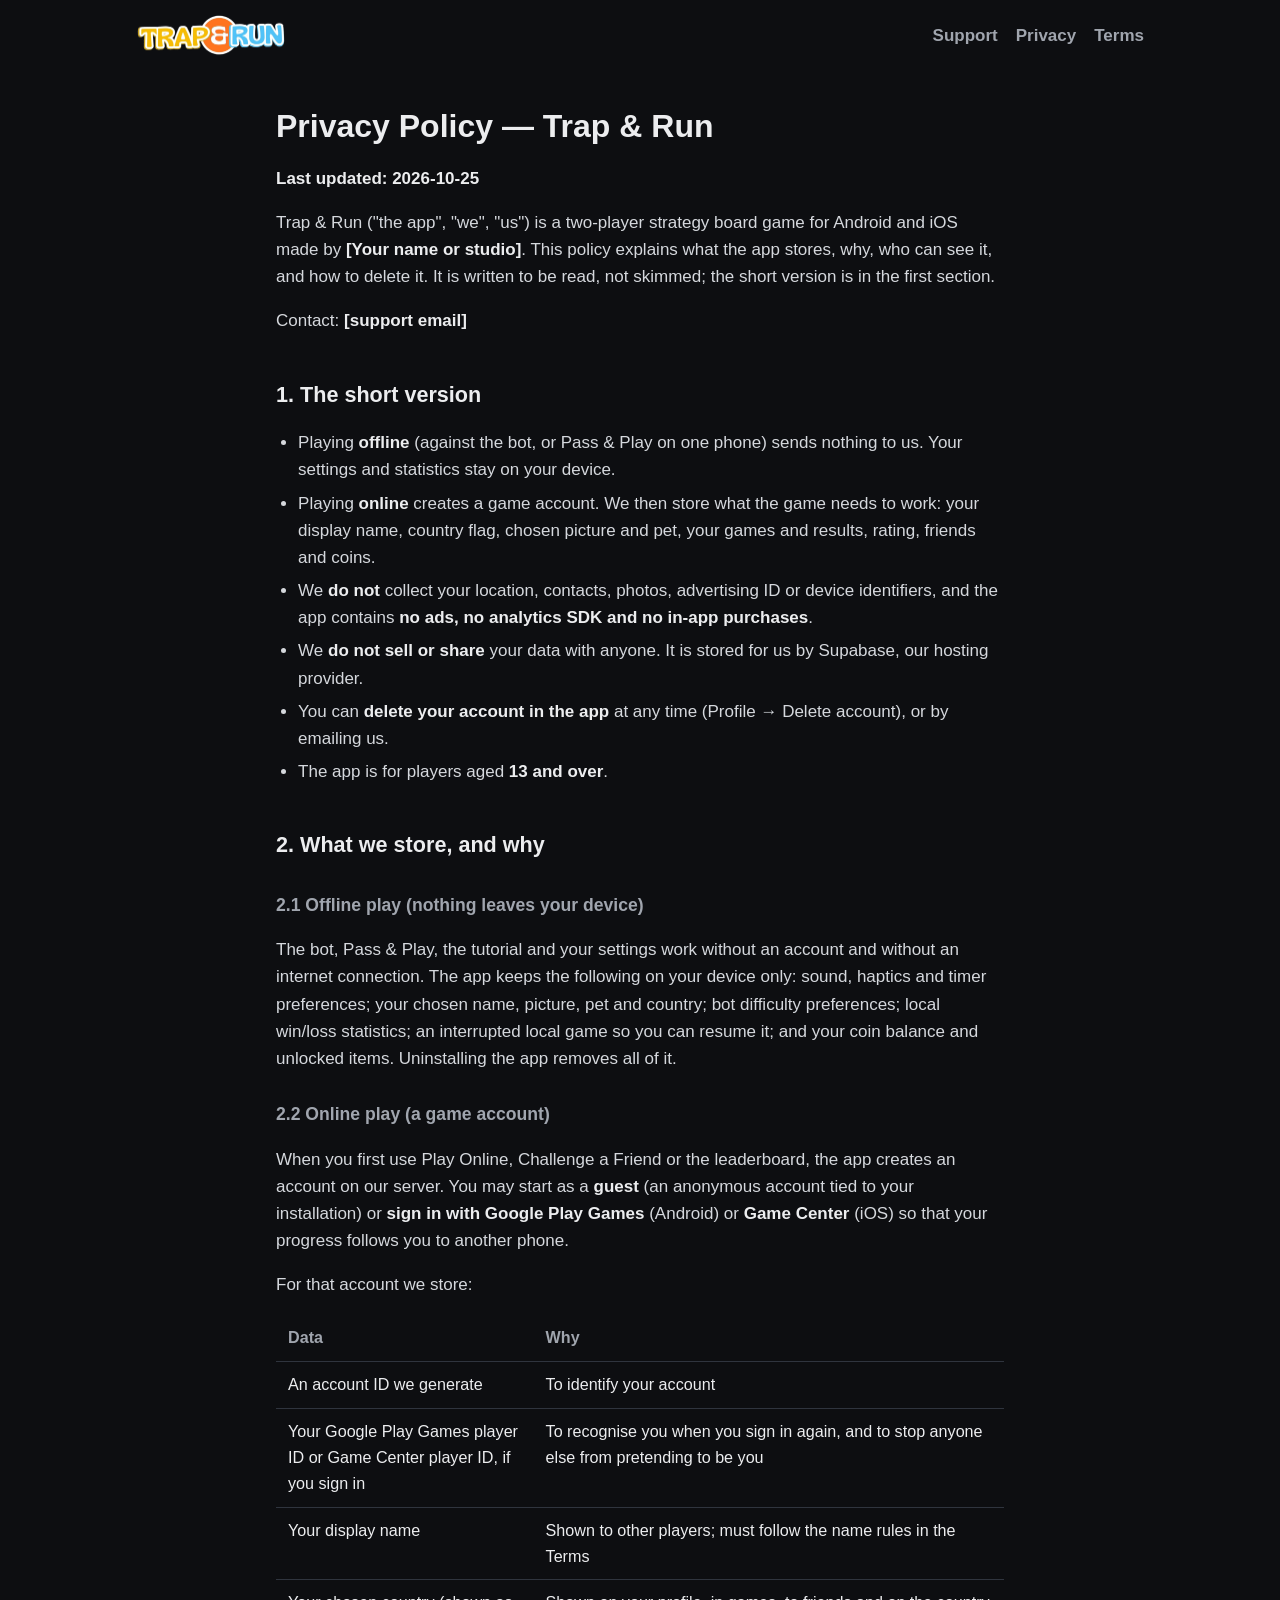
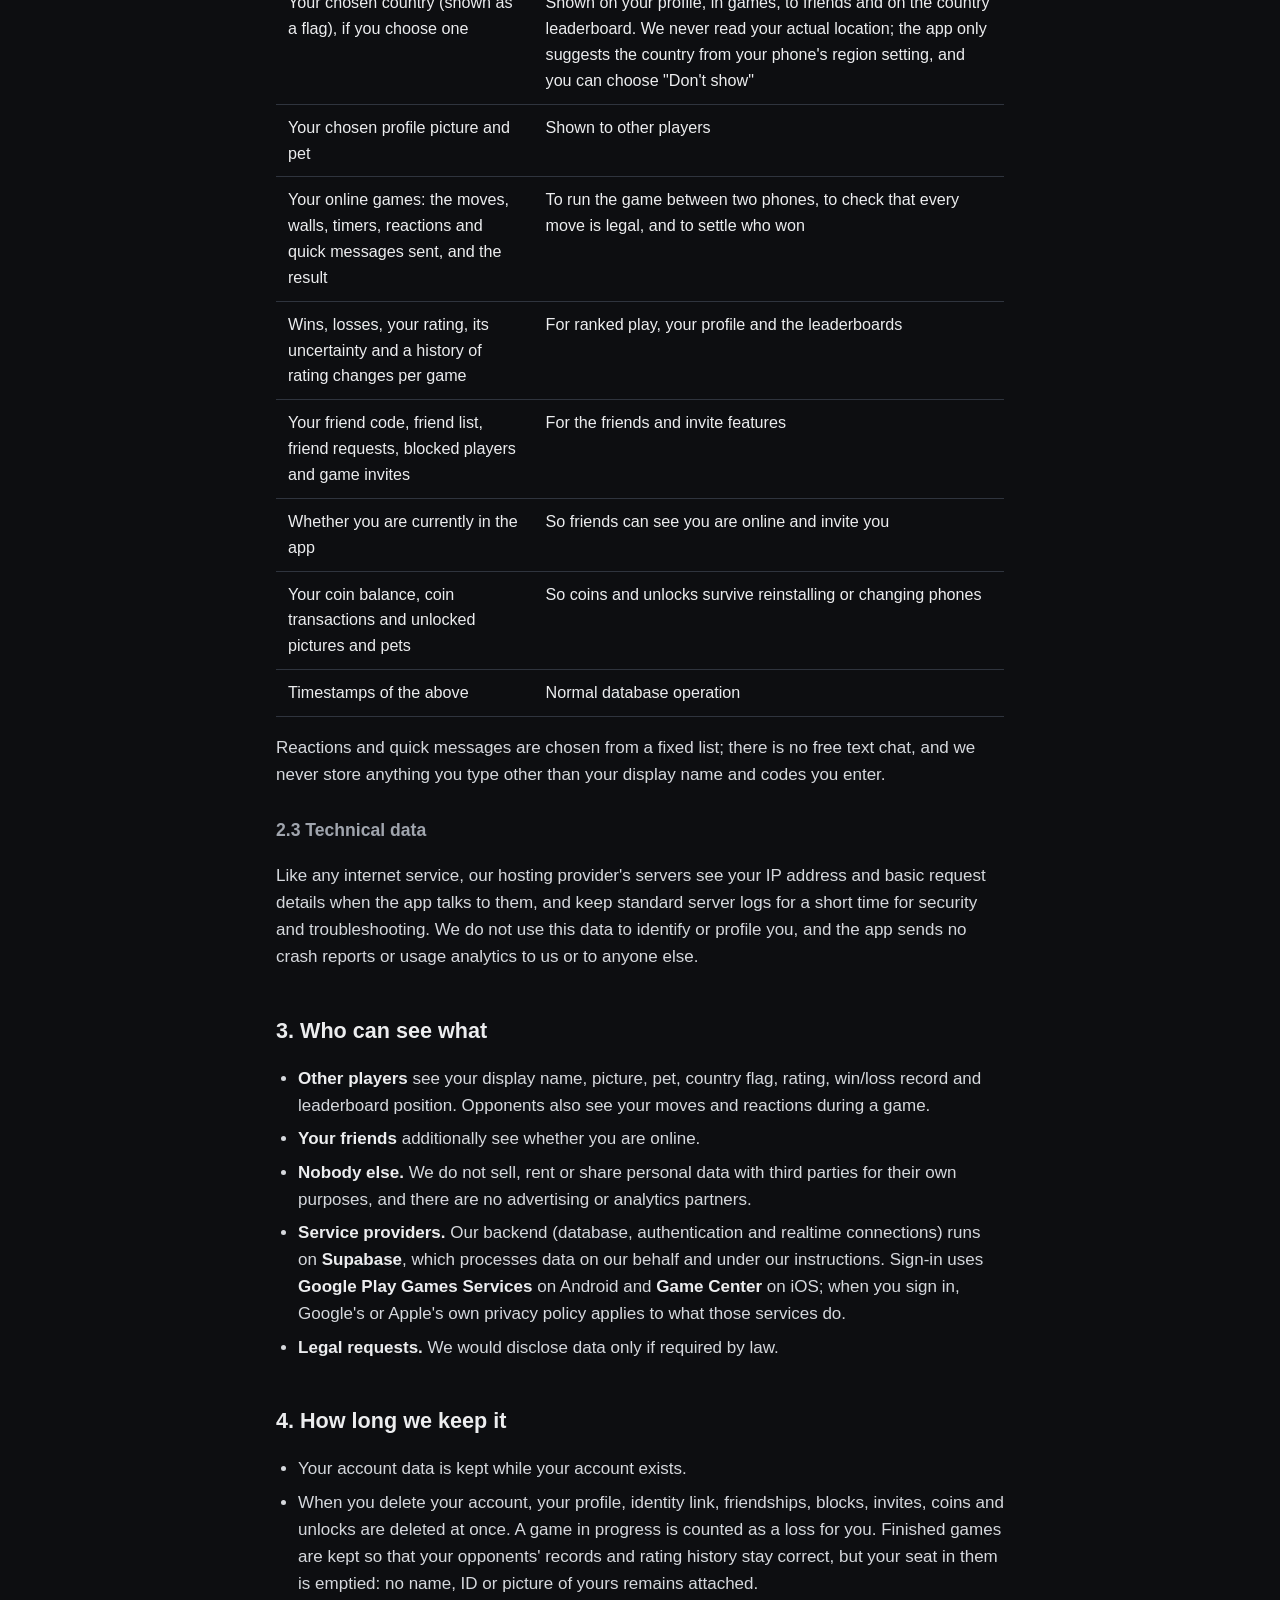
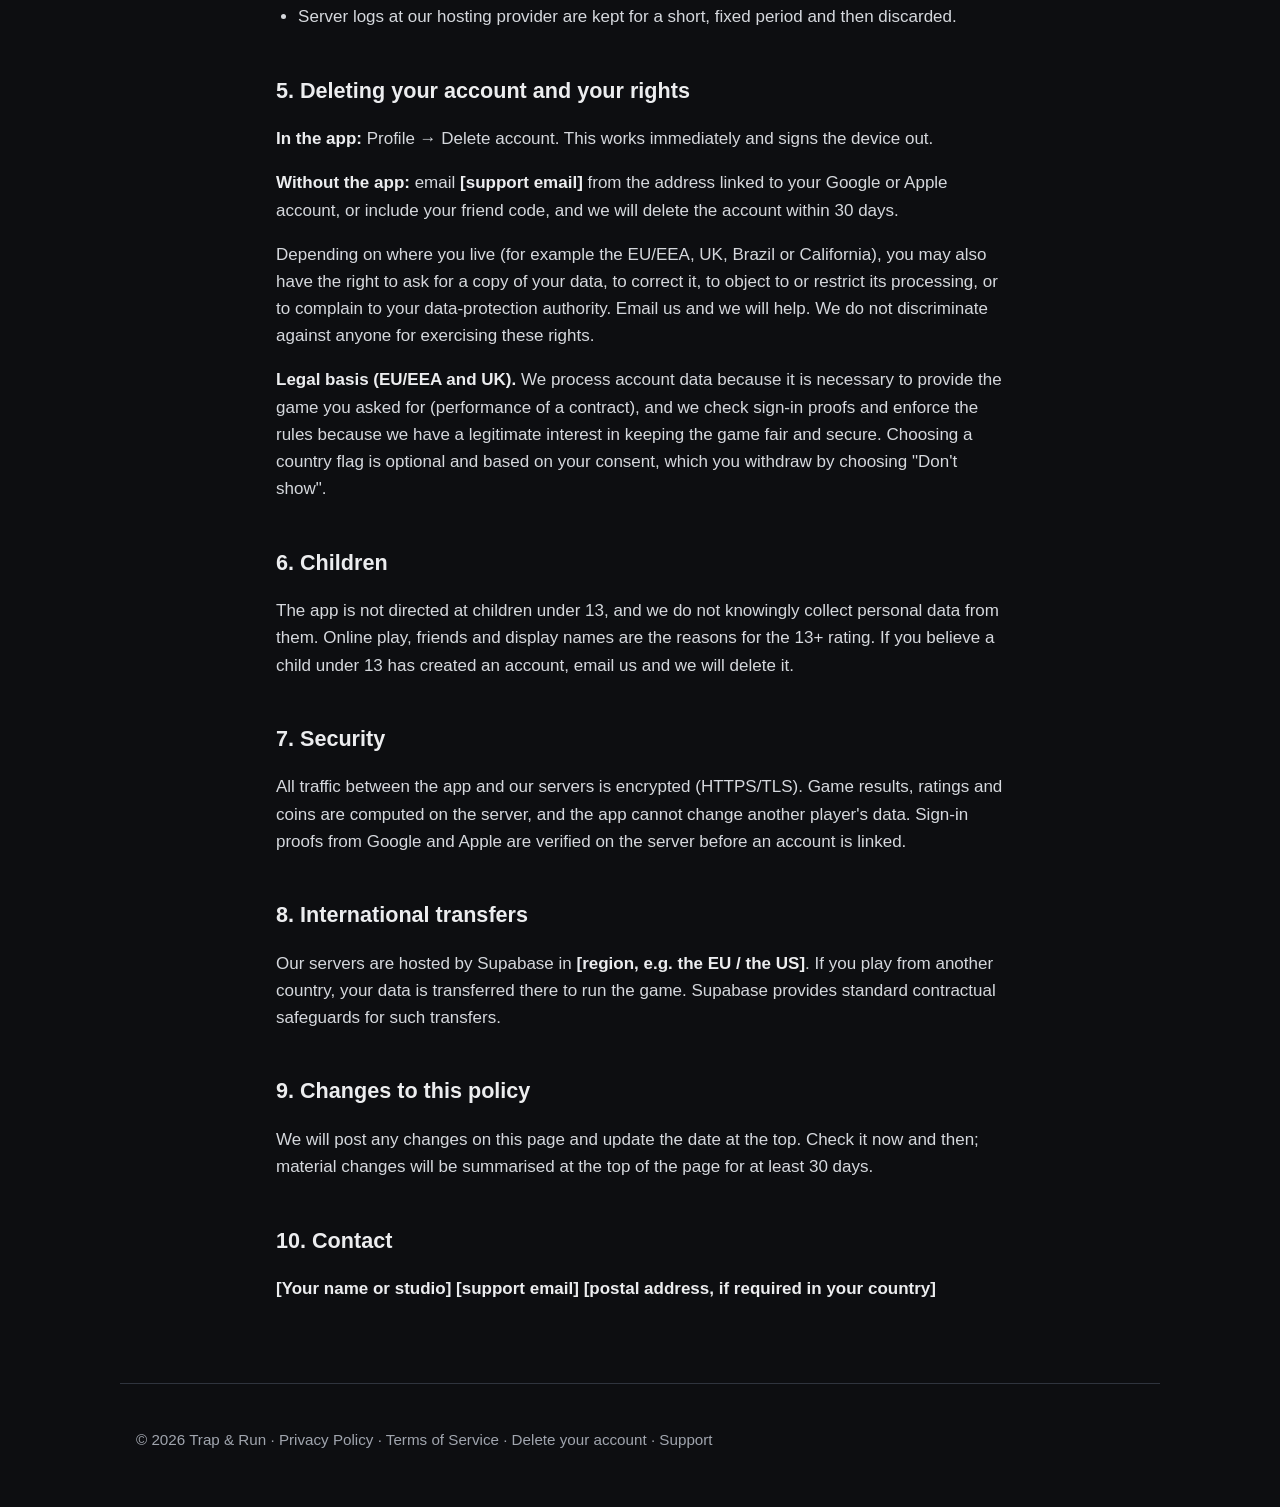
==== privacy.html @ 0f32f90c "Trap & Run site: landing page, privacy, terms, account deletion, support Static pages for GitHub Pag" ====
<!doctype html>
<html lang="en">
<head>
<meta charset="utf-8">
<meta name="viewport" content="width=device-width, initial-scale=1">
<title>Privacy Policy · Trap &amp; Run</title>
<meta name="description" content="Privacy Policy for Trap & Run, the two-player wall-and-pawn strategy board game.">
<link rel="icon" href="assets/icon-512.png">
<link rel="stylesheet" href="assets/style.css">
</head>
<body>
<header class="bar">
  <a class="brand" href="index.html"><img src="assets/logo-wide.png" alt="Trap &amp; Run" width="150" height="42"></a>
  <nav>
    <a href="support.html">Support</a>
    <a href="privacy.html">Privacy</a>
    <a href="terms.html">Terms</a>
  </nav>
</header>
<main class="doc">
<h1>Privacy Policy — Trap &amp; Run</h1>
<p><strong>Last updated: 2026-10-25</strong></p>
<p>Trap &amp; Run ("the app", "we", "us") is a two-player strategy board game for Android and iOS made by <strong>[Your name or studio]</strong>. This policy explains what the app stores, why, who can see it, and how to delete it. It is written to be read, not skimmed; the short version is in the first section.</p>
<p>Contact: <strong>[support email]</strong></p>
<h2>1. The short version</h2>
<ul><li>Playing <strong>offline</strong> (against the bot, or Pass &amp; Play on one phone) sends nothing to us. Your settings and statistics stay on your device.</li><li>Playing <strong>online</strong> creates a game account. We then store what the game needs to work: your display name, country flag, chosen picture and pet, your games and results, rating, friends and coins.</li><li>We <strong>do not</strong> collect your location, contacts, photos, advertising ID or device identifiers, and the app contains <strong>no ads, no analytics SDK and no in-app purchases</strong>.</li><li>We <strong>do not sell or share</strong> your data with anyone. It is stored for us by Supabase, our hosting provider.</li><li>You can <strong>delete your account in the app</strong> at any time (Profile → Delete account), or by emailing us.</li><li>The app is for players aged <strong>13 and over</strong>.</li></ul>
<h2>2. What we store, and why</h2>
<h3>2.1 Offline play (nothing leaves your device)</h3>
<p>The bot, Pass &amp; Play, the tutorial and your settings work without an account and without an internet connection. The app keeps the following on your device only: sound, haptics and timer preferences; your chosen name, picture, pet and country; bot difficulty preferences; local win/loss statistics; an interrupted local game so you can resume it; and your coin balance and unlocked items. Uninstalling the app removes all of it.</p>
<h3>2.2 Online play (a game account)</h3>
<p>When you first use Play Online, Challenge a Friend or the leaderboard, the app creates an account on our server. You may start as a <strong>guest</strong> (an anonymous account tied to your installation) or <strong>sign in with Google Play Games</strong> (Android) or <strong>Game Center</strong> (iOS) so that your progress follows you to another phone.</p>
<p>For that account we store:</p>
<table><thead><tr><th>Data</th><th>Why</th></tr></thead><tbody><tr><td>An account ID we generate</td><td>To identify your account</td></tr><tr><td>Your Google Play Games player ID or Game Center player ID, if you sign in</td><td>To recognise you when you sign in again, and to stop anyone else from pretending to be you</td></tr><tr><td>Your display name</td><td>Shown to other players; must follow the name rules in the Terms</td></tr><tr><td>Your chosen country (shown as a flag), if you choose one</td><td>Shown on your profile, in games, to friends and on the country leaderboard. We never read your actual location; the app only suggests the country from your phone's region setting, and you can choose "Don't show"</td></tr><tr><td>Your chosen profile picture and pet</td><td>Shown to other players</td></tr><tr><td>Your online games: the moves, walls, timers, reactions and quick messages sent, and the result</td><td>To run the game between two phones, to check that every move is legal, and to settle who won</td></tr><tr><td>Wins, losses, your rating, its uncertainty and a history of rating changes per game</td><td>For ranked play, your profile and the leaderboards</td></tr><tr><td>Your friend code, friend list, friend requests, blocked players and game invites</td><td>For the friends and invite features</td></tr><tr><td>Whether you are currently in the app</td><td>So friends can see you are online and invite you</td></tr><tr><td>Your coin balance, coin transactions and unlocked pictures and pets</td><td>So coins and unlocks survive reinstalling or changing phones</td></tr><tr><td>Timestamps of the above</td><td>Normal database operation</td></tr></tbody></table>
<p>Reactions and quick messages are chosen from a fixed list; there is no free text chat, and we never store anything you type other than your display name and codes you enter.</p>
<h3>2.3 Technical data</h3>
<p>Like any internet service, our hosting provider's servers see your IP address and basic request details when the app talks to them, and keep standard server logs for a short time for security and troubleshooting. We do not use this data to identify or profile you, and the app sends no crash reports or usage analytics to us or to anyone else.</p>
<h2>3. Who can see what</h2>
<ul><li><strong>Other players</strong> see your display name, picture, pet, country flag, rating, win/loss record and leaderboard position. Opponents also see your moves and reactions during a game.</li><li><strong>Your friends</strong> additionally see whether you are online.</li><li><strong>Nobody else.</strong> We do not sell, rent or share personal data with third parties for their own purposes, and there are no advertising or analytics partners.</li><li><strong>Service providers.</strong> Our backend (database, authentication and realtime connections) runs on <strong>Supabase</strong>, which processes data on our behalf and under our instructions. Sign-in uses <strong>Google Play Games Services</strong> on Android and <strong>Game Center</strong> on iOS; when you sign in, Google's or Apple's own privacy policy applies to what those services do.</li><li><strong>Legal requests.</strong> We would disclose data only if required by law.</li></ul>
<h2>4. How long we keep it</h2>
<ul><li>Your account data is kept while your account exists.</li><li>When you delete your account, your profile, identity link, friendships, blocks, invites, coins and unlocks are deleted at once. A game in progress is counted as a loss for you. Finished games are kept so that your opponents' records and rating history stay correct, but your seat in them is emptied: no name, ID or picture of yours remains attached.</li><li>Server logs at our hosting provider are kept for a short, fixed period and then discarded.</li></ul>
<h2>5. Deleting your account and your rights</h2>
<p><strong>In the app:</strong> Profile → Delete account. This works immediately and signs the device out.</p>
<p><strong>Without the app:</strong> email <strong>[support email]</strong> from the address linked to your Google or Apple account, or include your friend code, and we will delete the account within 30 days.</p>
<p>Depending on where you live (for example the EU/EEA, UK, Brazil or California), you may also have the right to ask for a copy of your data, to correct it, to object to or restrict its processing, or to complain to your data-protection authority. Email us and we will help. We do not discriminate against anyone for exercising these rights.</p>
<p><strong>Legal basis (EU/EEA and UK).</strong> We process account data because it is necessary to provide the game you asked for (performance of a contract), and we check sign-in proofs and enforce the rules because we have a legitimate interest in keeping the game fair and secure. Choosing a country flag is optional and based on your consent, which you withdraw by choosing "Don't show".</p>
<h2>6. Children</h2>
<p>The app is not directed at children under 13, and we do not knowingly collect personal data from them. Online play, friends and display names are the reasons for the 13+ rating. If you believe a child under 13 has created an account, email us and we will delete it.</p>
<h2>7. Security</h2>
<p>All traffic between the app and our servers is encrypted (HTTPS/TLS). Game results, ratings and coins are computed on the server, and the app cannot change another player's data. Sign-in proofs from Google and Apple are verified on the server before an account is linked.</p>
<h2>8. International transfers</h2>
<p>Our servers are hosted by Supabase in <strong>[region, e.g. the EU / the US]</strong>. If you play from another country, your data is transferred there to run the game. Supabase provides standard contractual safeguards for such transfers.</p>
<h2>9. Changes to this policy</h2>
<p>We will post any changes on this page and update the date at the top. Check it now and then; material changes will be summarised at the top of the page for at least 30 days.</p>
<h2>10. Contact</h2>
<p><strong>[Your name or studio]</strong> <strong>[support email]</strong> <strong>[postal address, if required in your country]</strong></p>
</main>
<footer class="foot">
  <p>© 2026 Trap &amp; Run · <a href="privacy.html">Privacy Policy</a> · <a href="terms.html">Terms of Service</a> · <a href="delete-account.html">Delete your account</a> · <a href="support.html">Support</a></p>
</footer>
</body>
</html>
---- assets/style.css ----
:root {
  --bg: #0D0E11; --surface: #17191E; --raised: #1F2228; --cell: #2F343E;
  --text: #ECEDEF; --muted: #A0A5AE; --cyan: #4FC3F7; --amber: #FFB74D;
  --radius: 18px;
}
* { box-sizing: border-box; }
html { -webkit-text-size-adjust: 100%; }
body {
  margin: 0; background: var(--bg); color: var(--text);
  font: 17px/1.6 -apple-system, BlinkMacSystemFont, "Segoe UI", Roboto, Helvetica, Arial, sans-serif;
}
a { color: var(--cyan); text-decoration: none; }
a:hover { text-decoration: underline; }
img { max-width: 100%; height: auto; display: block; }
code { background: var(--raised); padding: 0.1em 0.35em; border-radius: 6px; font-size: 0.92em; }

.bar {
  display: flex; align-items: center; justify-content: space-between; gap: 16px;
  padding: 14px 16px; max-width: 1040px; margin: 0 auto;
}
.bar nav { display: flex; gap: 18px; font-weight: 600; }
.bar nav a { color: var(--muted); }
.bar nav a:hover { color: var(--text); text-decoration: none; }

.doc { max-width: 760px; margin: 0 auto; padding: 24px 16px 64px; }
.doc h1 { font-size: 2rem; line-height: 1.2; margin: 0.4em 0 0.6em; }
.doc h2 { font-size: 1.35rem; margin: 2em 0 0.6em; color: var(--text); }
.doc h3 { font-size: 1.1rem; margin: 1.6em 0 0.5em; color: var(--muted); }
.doc p, .doc li { color: #D5D8DD; }
.doc ul { padding-left: 1.3em; }
.doc li { margin: 0.35em 0; }
.doc table { border-collapse: collapse; width: 100%; margin: 1em 0; font-size: 0.95em; display: block; overflow-x: auto; }
.doc th, .doc td { text-align: left; vertical-align: top; padding: 10px 12px; border-bottom: 1px solid var(--cell); }
.doc th { color: var(--muted); font-weight: 600; }
.doc strong { color: var(--text); }

.hero { max-width: 1040px; margin: 0 auto; padding: 32px 16px 8px; text-align: center; }
.hero img.logo { width: min(420px, 86vw); margin: 0 auto 18px; }
.hero h1 { font-size: clamp(1.7rem, 5vw, 2.6rem); line-height: 1.15; margin: 0 0 12px; }
.hero h1 span { color: var(--amber); }
.hero p.lead { color: var(--muted); font-size: 1.15rem; max-width: 640px; margin: 0 auto 22px; }
.badges { display: flex; justify-content: center; gap: 14px; flex-wrap: wrap; margin-bottom: 8px; }
.pill {
  display: inline-block; padding: 12px 22px; border-radius: 999px; font-weight: 700;
  background: var(--raised); color: var(--muted); border: 1px solid var(--cell);
}
.pill.live { background: var(--text); color: var(--bg); border-color: var(--text); }
.note { color: var(--muted); font-size: 0.95rem; }

.shots { display: grid; grid-auto-flow: column; grid-auto-columns: min(260px, 72vw); gap: 16px;
  overflow-x: auto; padding: 24px 16px 12px; scroll-snap-type: x mandatory; max-width: 1040px; margin: 0 auto; }
.shots img { border-radius: 22px; scroll-snap-align: center; box-shadow: 0 12px 40px rgba(0,0,0,.55); }

.section { max-width: 1040px; margin: 0 auto; padding: 40px 16px; }
.section h2 { font-size: 1.6rem; margin: 0 0 18px; }
.grid { display: grid; gap: 14px; grid-template-columns: repeat(auto-fit, minmax(220px, 1fr)); }
.card { background: var(--surface); border: 1px solid var(--cell); border-radius: var(--radius); padding: 20px; }
.card h3 { margin: 0 0 6px; font-size: 1.1rem; }
.card h3.a { color: var(--cyan); } .card h3.b { color: var(--amber); }
.card p { margin: 0; color: var(--muted); }
.steps { counter-reset: s; display: grid; gap: 12px; grid-template-columns: repeat(auto-fit, minmax(240px, 1fr)); }
.steps div { background: var(--raised); border-radius: var(--radius); padding: 18px 18px 18px 56px; position: relative; color: #D5D8DD; }
.steps div::before { counter-increment: s; content: counter(s); position: absolute; left: 16px; top: 16px;
  width: 28px; height: 28px; border-radius: 50%; background: var(--cyan); color: var(--bg); font-weight: 800;
  display: grid; place-items: center; }
.banner { max-width: 1040px; margin: 0 auto; padding: 0 16px; }
.banner img { border-radius: var(--radius); }

.foot { max-width: 1040px; margin: 0 auto; padding: 28px 16px 40px; color: var(--muted); font-size: 0.95rem; border-top: 1px solid var(--cell); }
.foot a { color: var(--muted); }
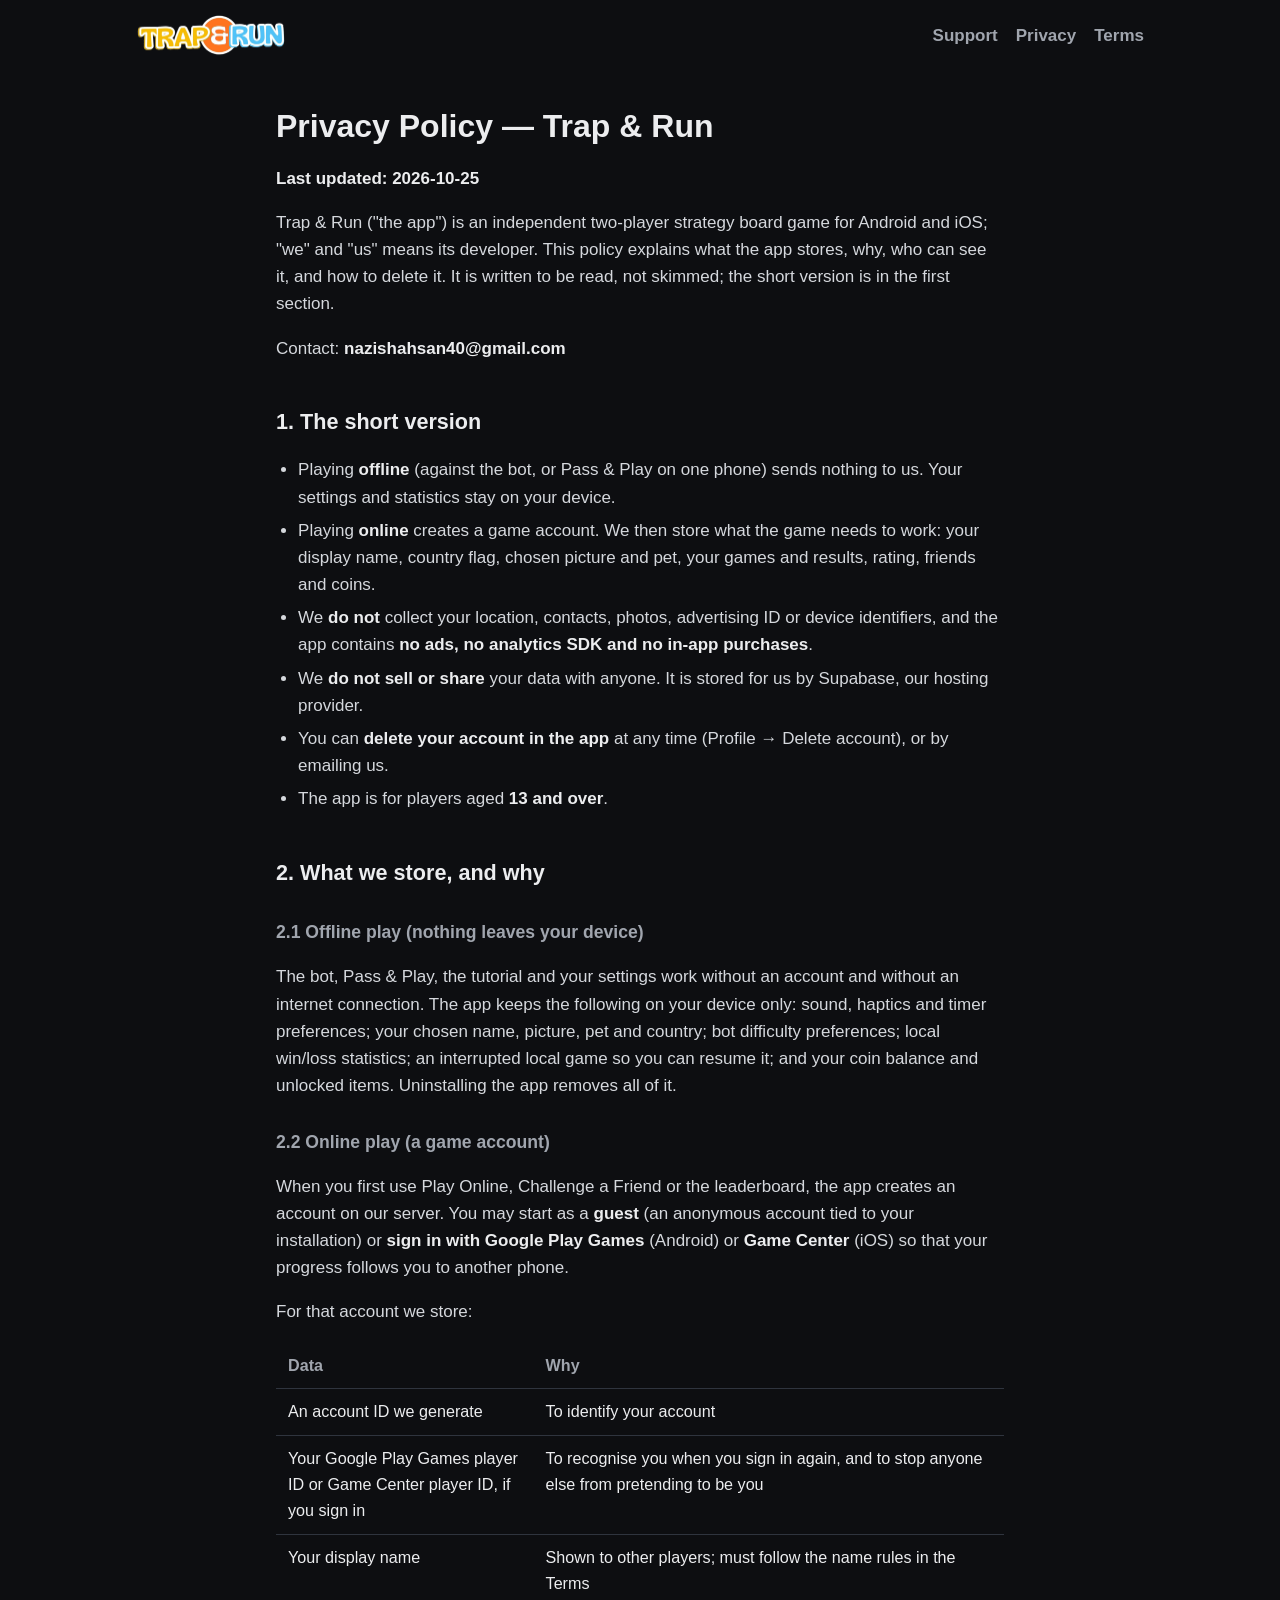
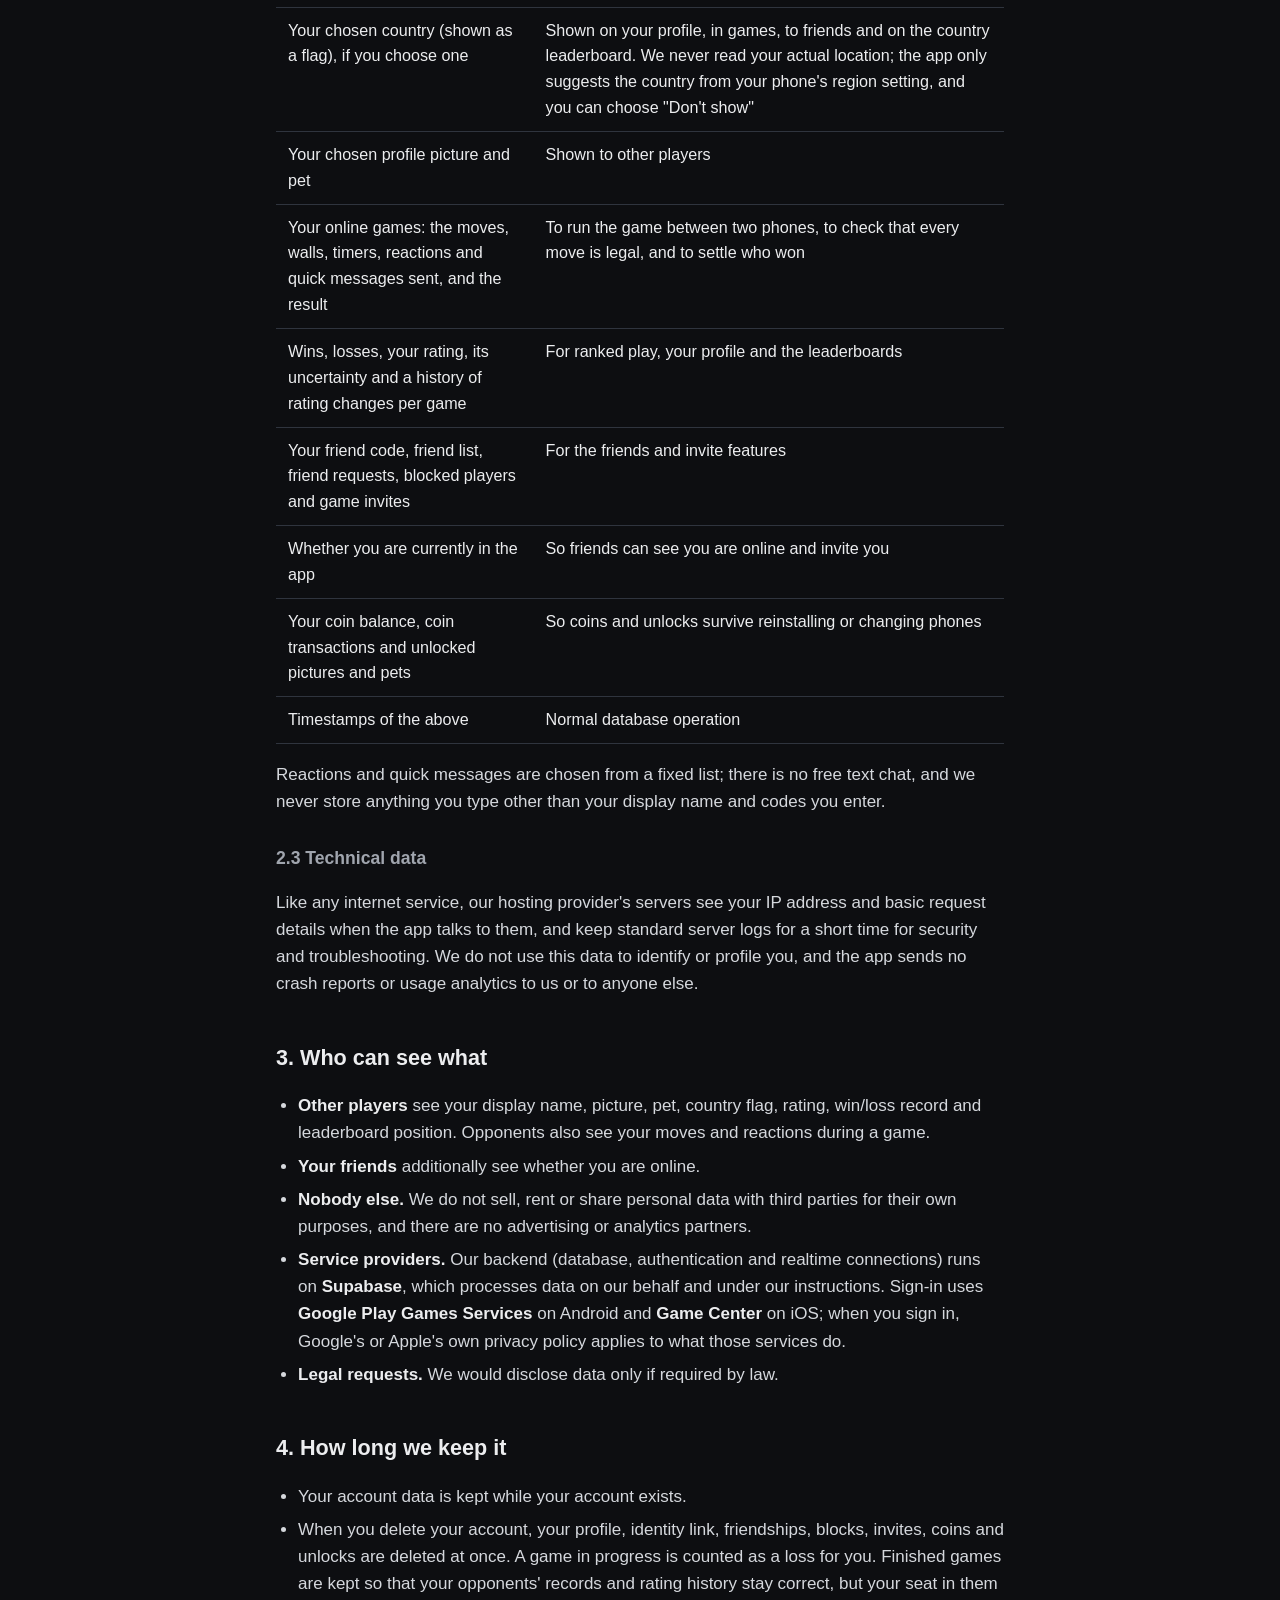
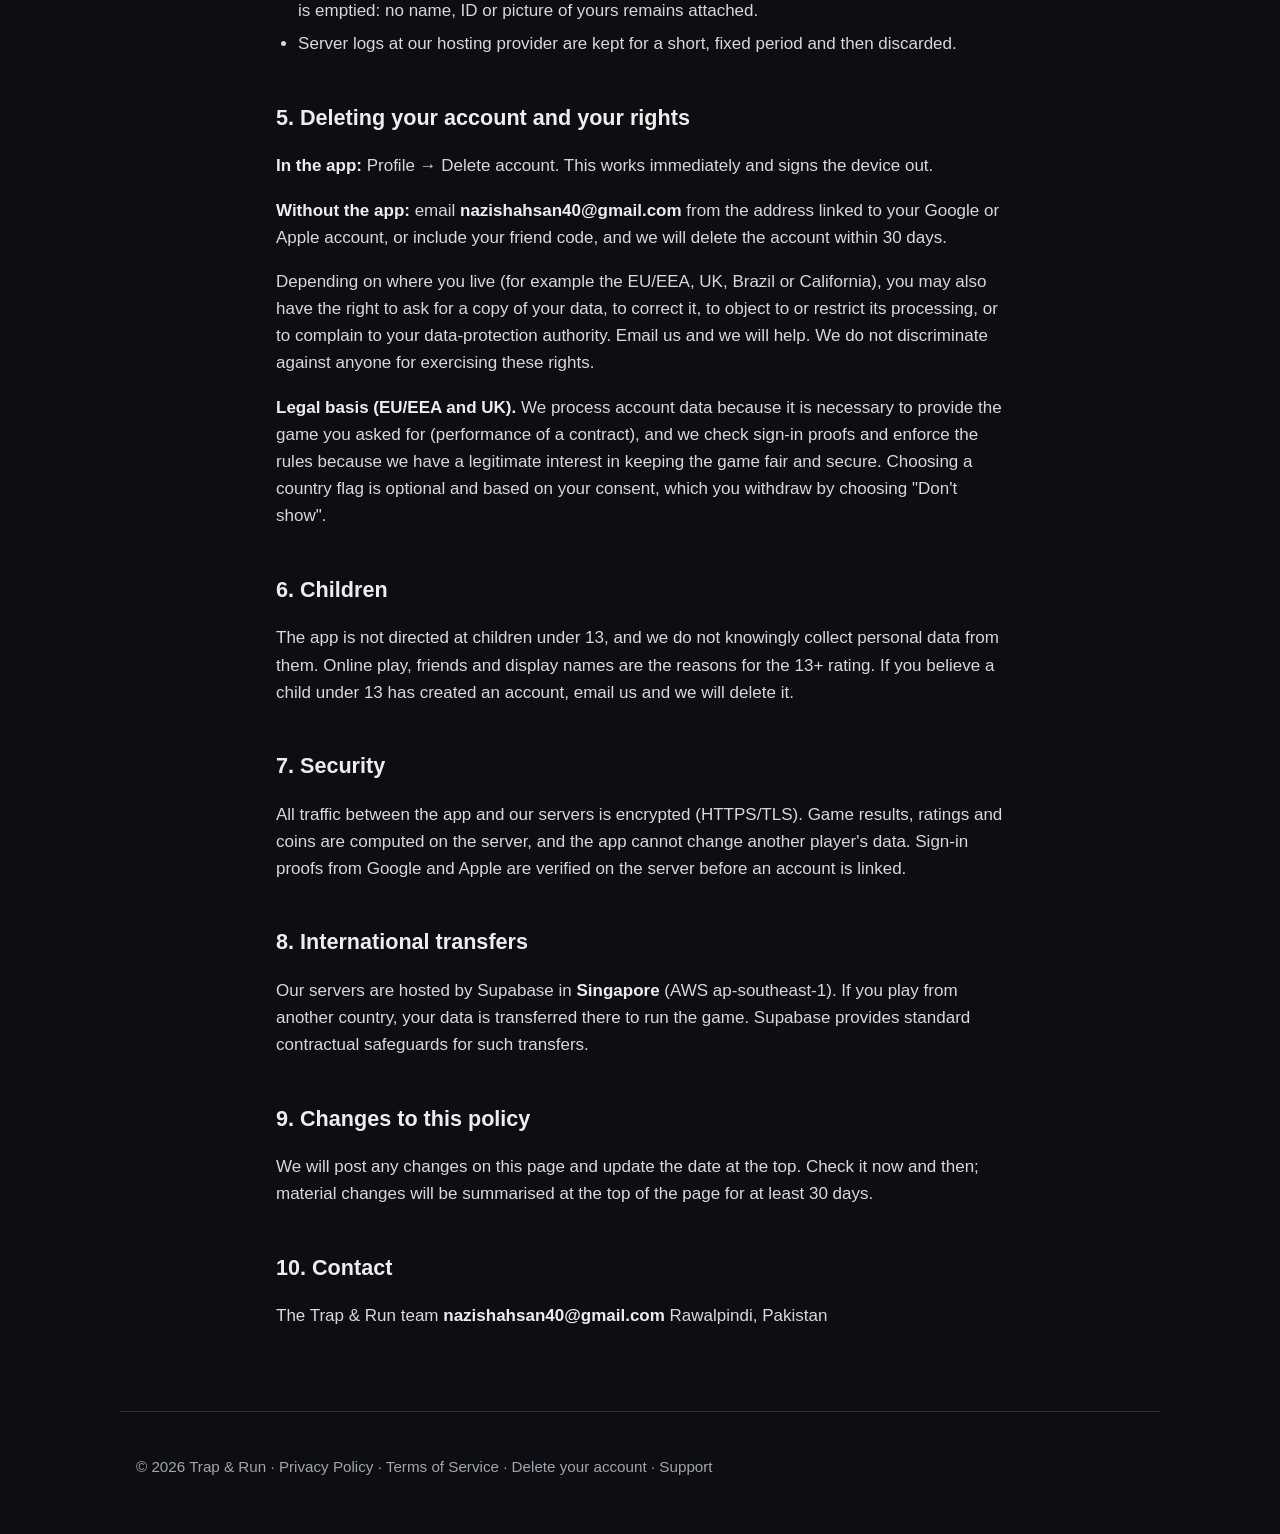
==== commit dd305e91: "Legal pages: publisher, Singapore hosting region, Pakistan governing law, city Support email stays a" ====
--- a/privacy.html
+++ b/privacy.html
@@ -20,8 +20,8 @@
 <main class="doc">
 <h1>Privacy Policy — Trap &amp; Run</h1>
 <p><strong>Last updated: 2026-10-25</strong></p>
-<p>Trap &amp; Run ("the app", "we", "us") is a two-player strategy board game for Android and iOS made by <strong>[Your name or studio]</strong>. This policy explains what the app stores, why, who can see it, and how to delete it. It is written to be read, not skimmed; the short version is in the first section.</p>
-<p>Contact: <strong>[support email]</strong></p>
+<p>Trap &amp; Run ("the app") is an independent two-player strategy board game for Android and iOS; "we" and "us" means its developer. This policy explains what the app stores, why, who can see it, and how to delete it. It is written to be read, not skimmed; the short version is in the first section.</p>
+<p>Contact: <strong>nazishahsan40@gmail.com</strong></p>
 <h2>1. The short version</h2>
 <ul><li>Playing <strong>offline</strong> (against the bot, or Pass &amp; Play on one phone) sends nothing to us. Your settings and statistics stay on your device.</li><li>Playing <strong>online</strong> creates a game account. We then store what the game needs to work: your display name, country flag, chosen picture and pet, your games and results, rating, friends and coins.</li><li>We <strong>do not</strong> collect your location, contacts, photos, advertising ID or device identifiers, and the app contains <strong>no ads, no analytics SDK and no in-app purchases</strong>.</li><li>We <strong>do not sell or share</strong> your data with anyone. It is stored for us by Supabase, our hosting provider.</li><li>You can <strong>delete your account in the app</strong> at any time (Profile → Delete account), or by emailing us.</li><li>The app is for players aged <strong>13 and over</strong>.</li></ul>
 <h2>2. What we store, and why</h2>
@@ -40,7 +40,7 @@
 <ul><li>Your account data is kept while your account exists.</li><li>When you delete your account, your profile, identity link, friendships, blocks, invites, coins and unlocks are deleted at once. A game in progress is counted as a loss for you. Finished games are kept so that your opponents' records and rating history stay correct, but your seat in them is emptied: no name, ID or picture of yours remains attached.</li><li>Server logs at our hosting provider are kept for a short, fixed period and then discarded.</li></ul>
 <h2>5. Deleting your account and your rights</h2>
 <p><strong>In the app:</strong> Profile → Delete account. This works immediately and signs the device out.</p>
-<p><strong>Without the app:</strong> email <strong>[support email]</strong> from the address linked to your Google or Apple account, or include your friend code, and we will delete the account within 30 days.</p>
+<p><strong>Without the app:</strong> email <strong>nazishahsan40@gmail.com</strong> from the address linked to your Google or Apple account, or include your friend code, and we will delete the account within 30 days.</p>
 <p>Depending on where you live (for example the EU/EEA, UK, Brazil or California), you may also have the right to ask for a copy of your data, to correct it, to object to or restrict its processing, or to complain to your data-protection authority. Email us and we will help. We do not discriminate against anyone for exercising these rights.</p>
 <p><strong>Legal basis (EU/EEA and UK).</strong> We process account data because it is necessary to provide the game you asked for (performance of a contract), and we check sign-in proofs and enforce the rules because we have a legitimate interest in keeping the game fair and secure. Choosing a country flag is optional and based on your consent, which you withdraw by choosing "Don't show".</p>
 <h2>6. Children</h2>
@@ -48,11 +48,11 @@
 <h2>7. Security</h2>
 <p>All traffic between the app and our servers is encrypted (HTTPS/TLS). Game results, ratings and coins are computed on the server, and the app cannot change another player's data. Sign-in proofs from Google and Apple are verified on the server before an account is linked.</p>
 <h2>8. International transfers</h2>
-<p>Our servers are hosted by Supabase in <strong>[region, e.g. the EU / the US]</strong>. If you play from another country, your data is transferred there to run the game. Supabase provides standard contractual safeguards for such transfers.</p>
+<p>Our servers are hosted by Supabase in <strong>Singapore</strong> (AWS ap-southeast-1). If you play from another country, your data is transferred there to run the game. Supabase provides standard contractual safeguards for such transfers.</p>
 <h2>9. Changes to this policy</h2>
 <p>We will post any changes on this page and update the date at the top. Check it now and then; material changes will be summarised at the top of the page for at least 30 days.</p>
 <h2>10. Contact</h2>
-<p><strong>[Your name or studio]</strong> <strong>[support email]</strong> <strong>[postal address, if required in your country]</strong></p>
+<p>The Trap &amp; Run team <strong>nazishahsan40@gmail.com</strong> Rawalpindi, Pakistan</p>
 </main>
 <footer class="foot">
   <p>© 2026 Trap &amp; Run · <a href="privacy.html">Privacy Policy</a> · <a href="terms.html">Terms of Service</a> · <a href="delete-account.html">Delete your account</a> · <a href="support.html">Support</a></p>
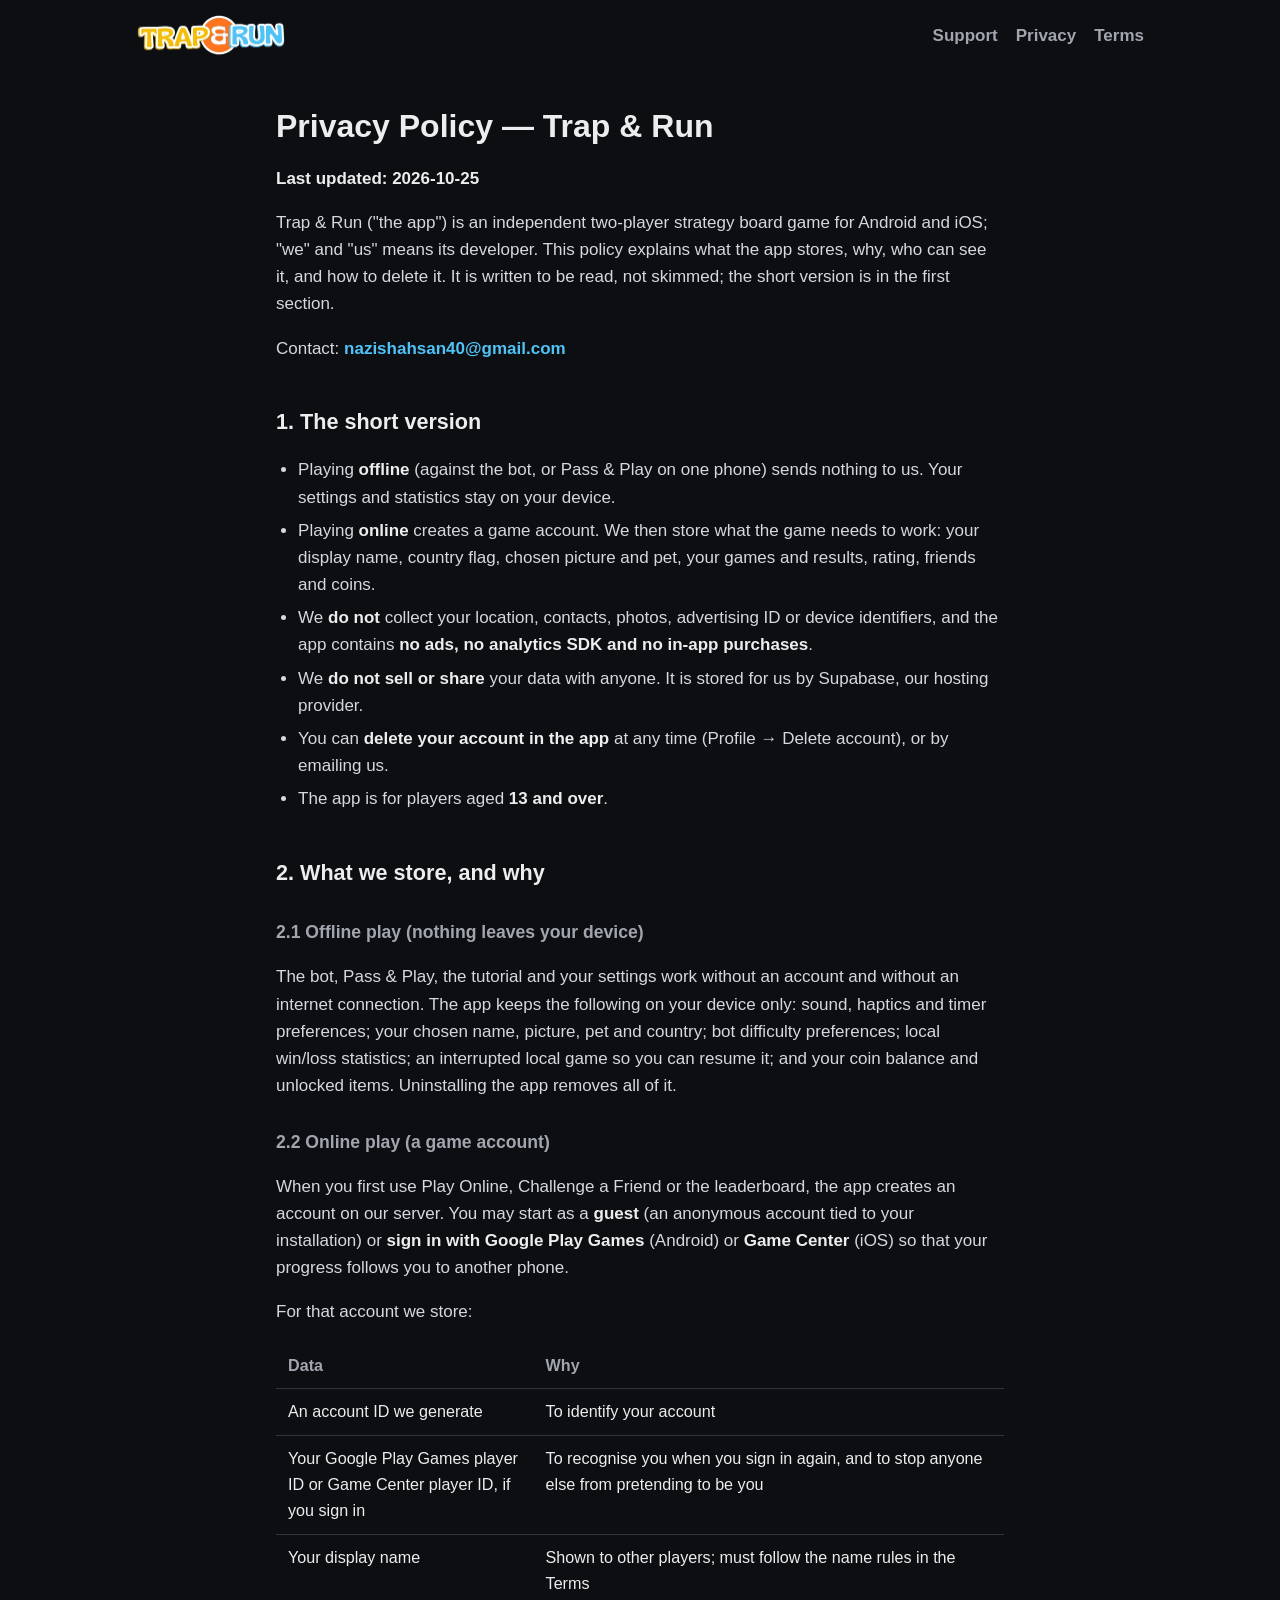
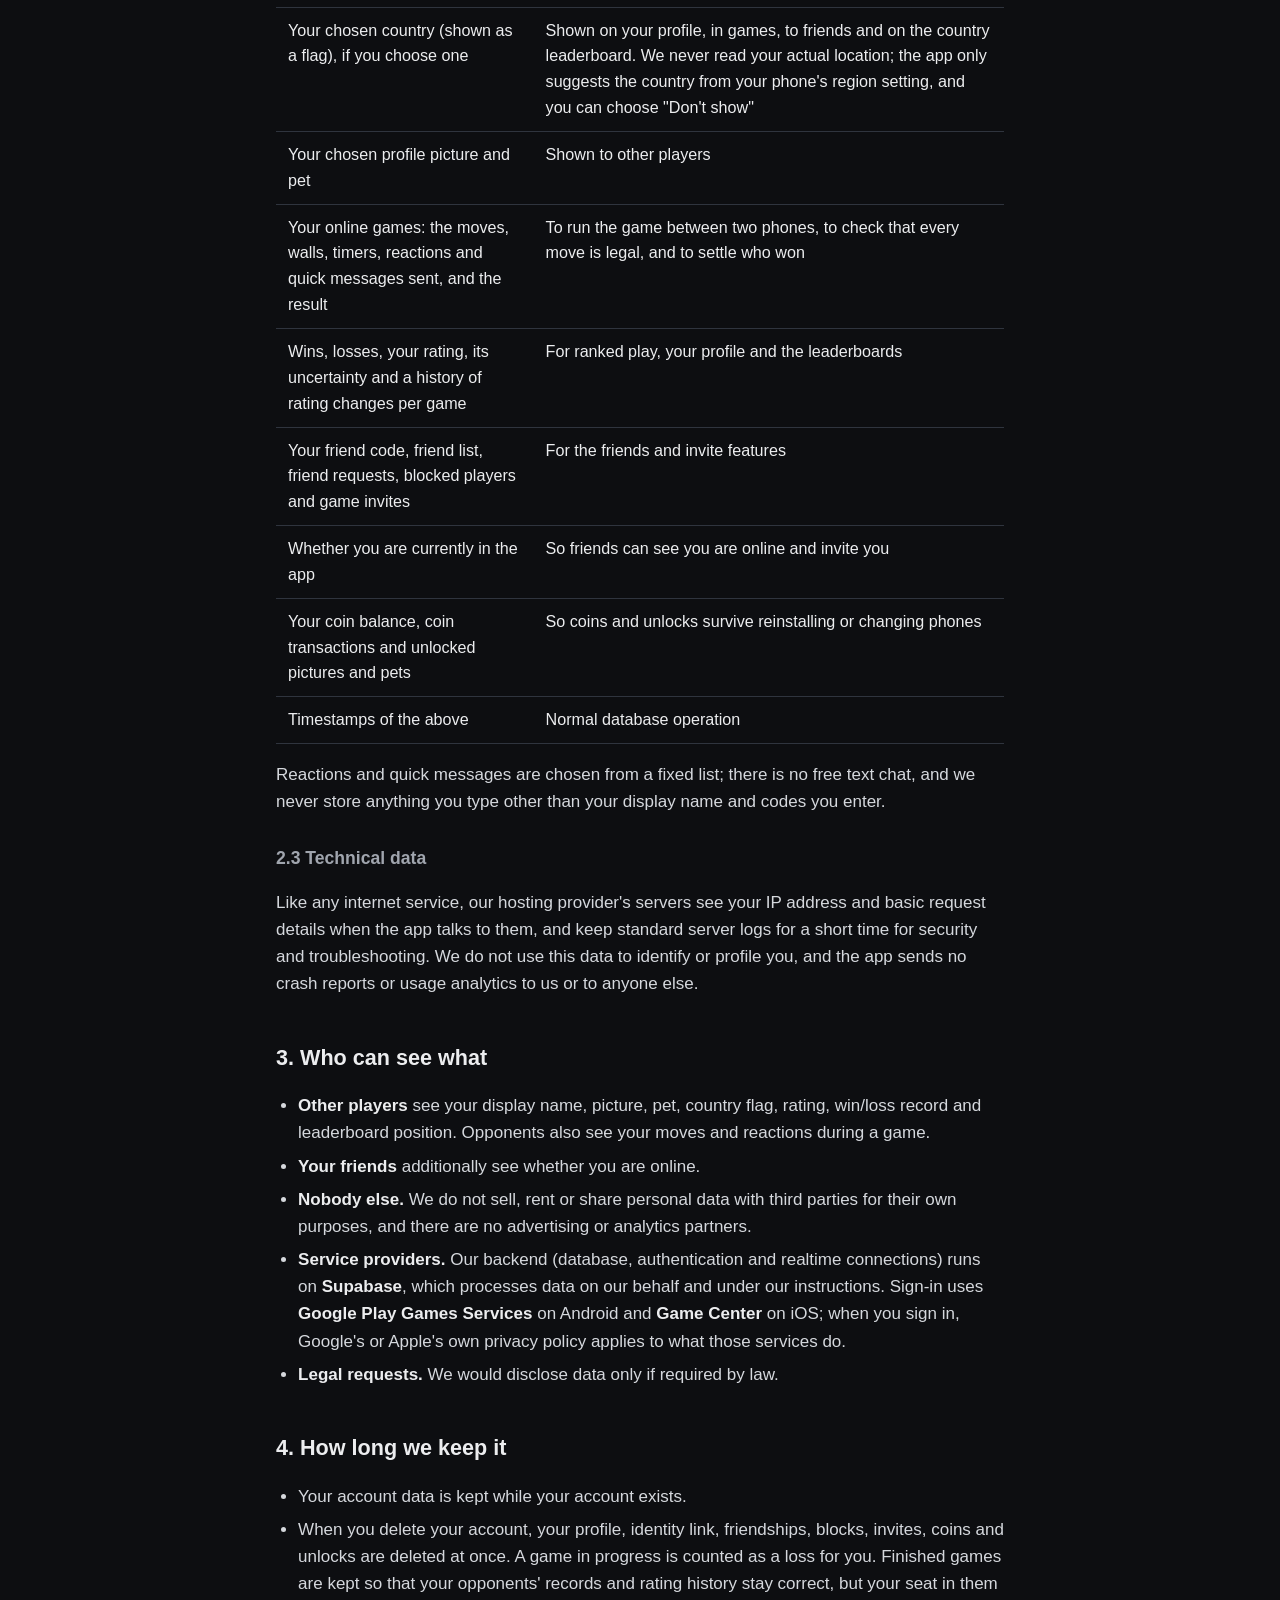
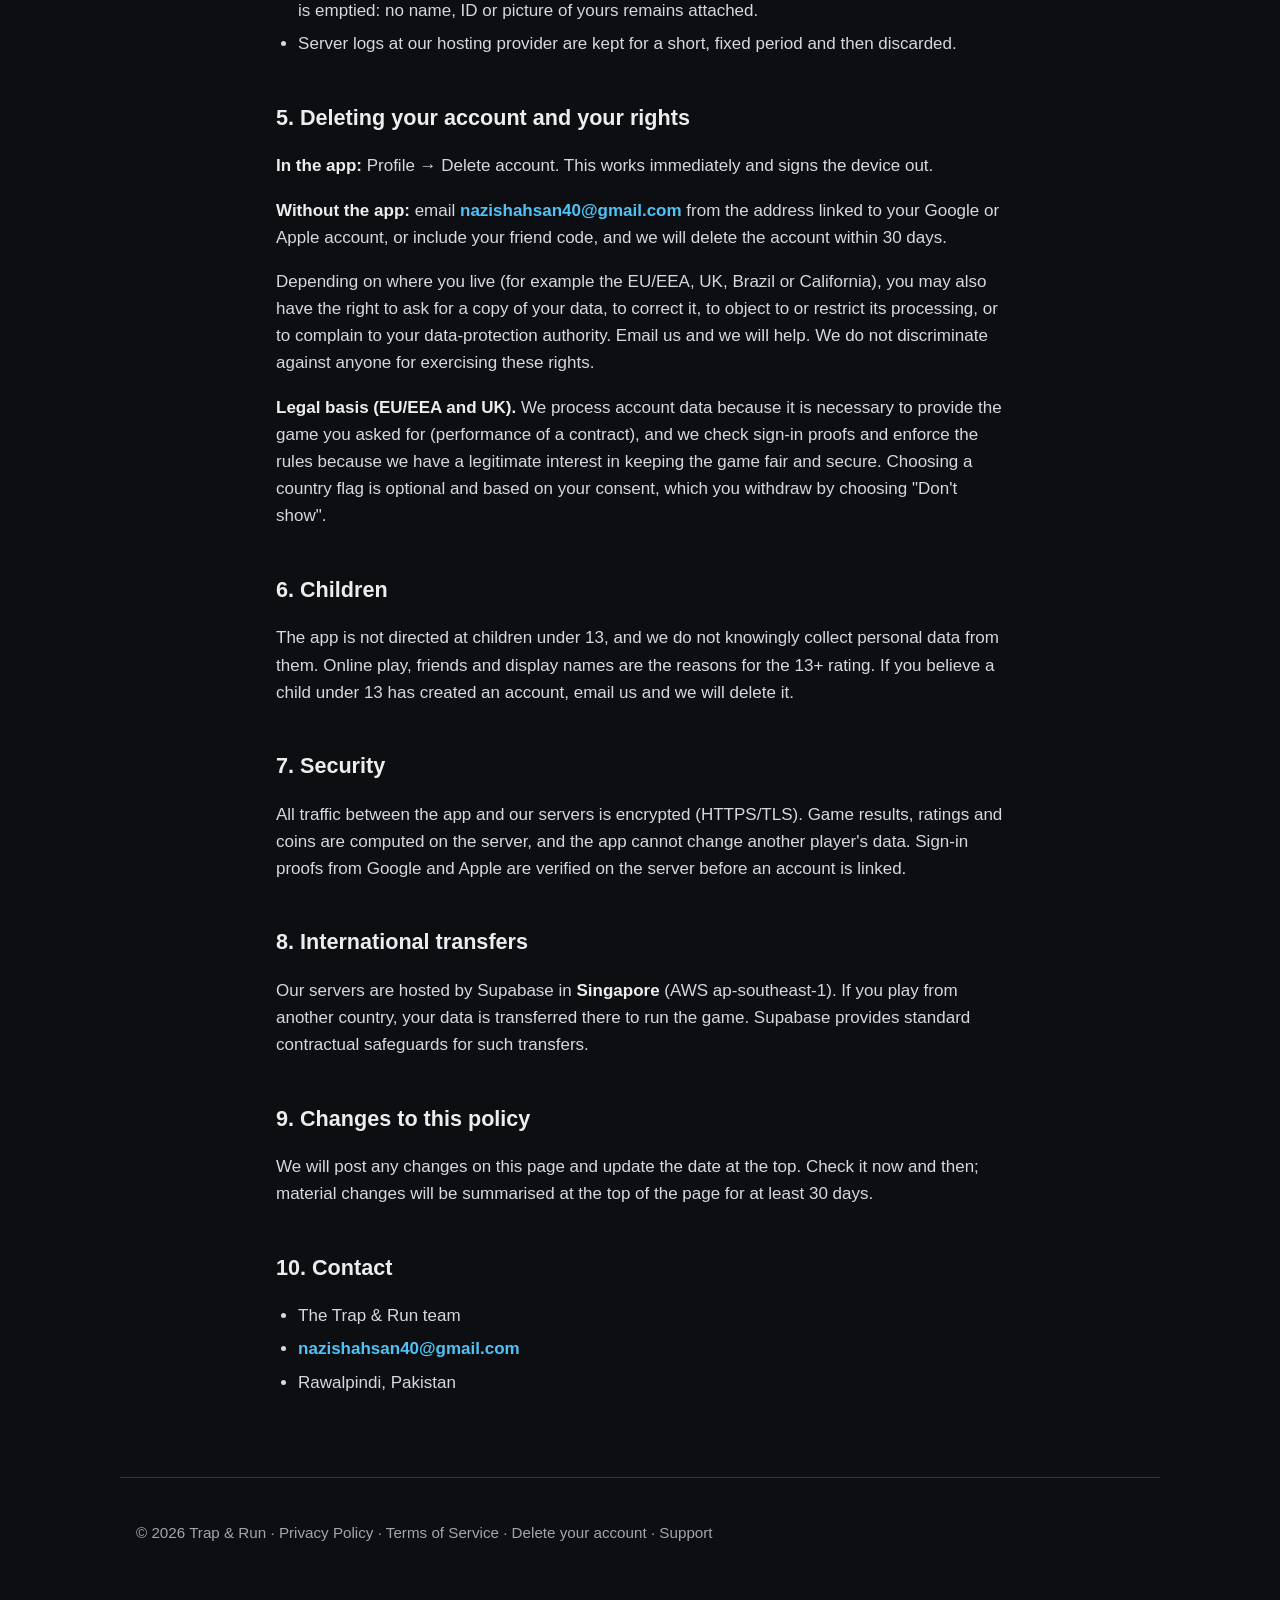
==== commit 419adf87: "Contact blocks as lists; support email becomes a mailto link" ====
--- a/privacy.html
+++ b/privacy.html
@@ -21,7 +21,7 @@
 <h1>Privacy Policy — Trap &amp; Run</h1>
 <p><strong>Last updated: 2026-10-25</strong></p>
 <p>Trap &amp; Run ("the app") is an independent two-player strategy board game for Android and iOS; "we" and "us" means its developer. This policy explains what the app stores, why, who can see it, and how to delete it. It is written to be read, not skimmed; the short version is in the first section.</p>
-<p>Contact: <strong>nazishahsan40@gmail.com</strong></p>
+<p>Contact: <strong><a href="mailto:nazishahsan40@gmail.com">nazishahsan40@gmail.com</a></strong></p>
 <h2>1. The short version</h2>
 <ul><li>Playing <strong>offline</strong> (against the bot, or Pass &amp; Play on one phone) sends nothing to us. Your settings and statistics stay on your device.</li><li>Playing <strong>online</strong> creates a game account. We then store what the game needs to work: your display name, country flag, chosen picture and pet, your games and results, rating, friends and coins.</li><li>We <strong>do not</strong> collect your location, contacts, photos, advertising ID or device identifiers, and the app contains <strong>no ads, no analytics SDK and no in-app purchases</strong>.</li><li>We <strong>do not sell or share</strong> your data with anyone. It is stored for us by Supabase, our hosting provider.</li><li>You can <strong>delete your account in the app</strong> at any time (Profile → Delete account), or by emailing us.</li><li>The app is for players aged <strong>13 and over</strong>.</li></ul>
 <h2>2. What we store, and why</h2>
@@ -40,7 +40,7 @@
 <ul><li>Your account data is kept while your account exists.</li><li>When you delete your account, your profile, identity link, friendships, blocks, invites, coins and unlocks are deleted at once. A game in progress is counted as a loss for you. Finished games are kept so that your opponents' records and rating history stay correct, but your seat in them is emptied: no name, ID or picture of yours remains attached.</li><li>Server logs at our hosting provider are kept for a short, fixed period and then discarded.</li></ul>
 <h2>5. Deleting your account and your rights</h2>
 <p><strong>In the app:</strong> Profile → Delete account. This works immediately and signs the device out.</p>
-<p><strong>Without the app:</strong> email <strong>nazishahsan40@gmail.com</strong> from the address linked to your Google or Apple account, or include your friend code, and we will delete the account within 30 days.</p>
+<p><strong>Without the app:</strong> email <strong><a href="mailto:nazishahsan40@gmail.com">nazishahsan40@gmail.com</a></strong> from the address linked to your Google or Apple account, or include your friend code, and we will delete the account within 30 days.</p>
 <p>Depending on where you live (for example the EU/EEA, UK, Brazil or California), you may also have the right to ask for a copy of your data, to correct it, to object to or restrict its processing, or to complain to your data-protection authority. Email us and we will help. We do not discriminate against anyone for exercising these rights.</p>
 <p><strong>Legal basis (EU/EEA and UK).</strong> We process account data because it is necessary to provide the game you asked for (performance of a contract), and we check sign-in proofs and enforce the rules because we have a legitimate interest in keeping the game fair and secure. Choosing a country flag is optional and based on your consent, which you withdraw by choosing "Don't show".</p>
 <h2>6. Children</h2>
@@ -52,7 +52,7 @@
 <h2>9. Changes to this policy</h2>
 <p>We will post any changes on this page and update the date at the top. Check it now and then; material changes will be summarised at the top of the page for at least 30 days.</p>
 <h2>10. Contact</h2>
-<p>The Trap &amp; Run team <strong>nazishahsan40@gmail.com</strong> Rawalpindi, Pakistan</p>
+<ul><li>The Trap &amp; Run team</li><li><strong><a href="mailto:nazishahsan40@gmail.com">nazishahsan40@gmail.com</a></strong></li><li>Rawalpindi, Pakistan</li></ul>
 </main>
 <footer class="foot">
   <p>© 2026 Trap &amp; Run · <a href="privacy.html">Privacy Policy</a> · <a href="terms.html">Terms of Service</a> · <a href="delete-account.html">Delete your account</a> · <a href="support.html">Support</a></p>
